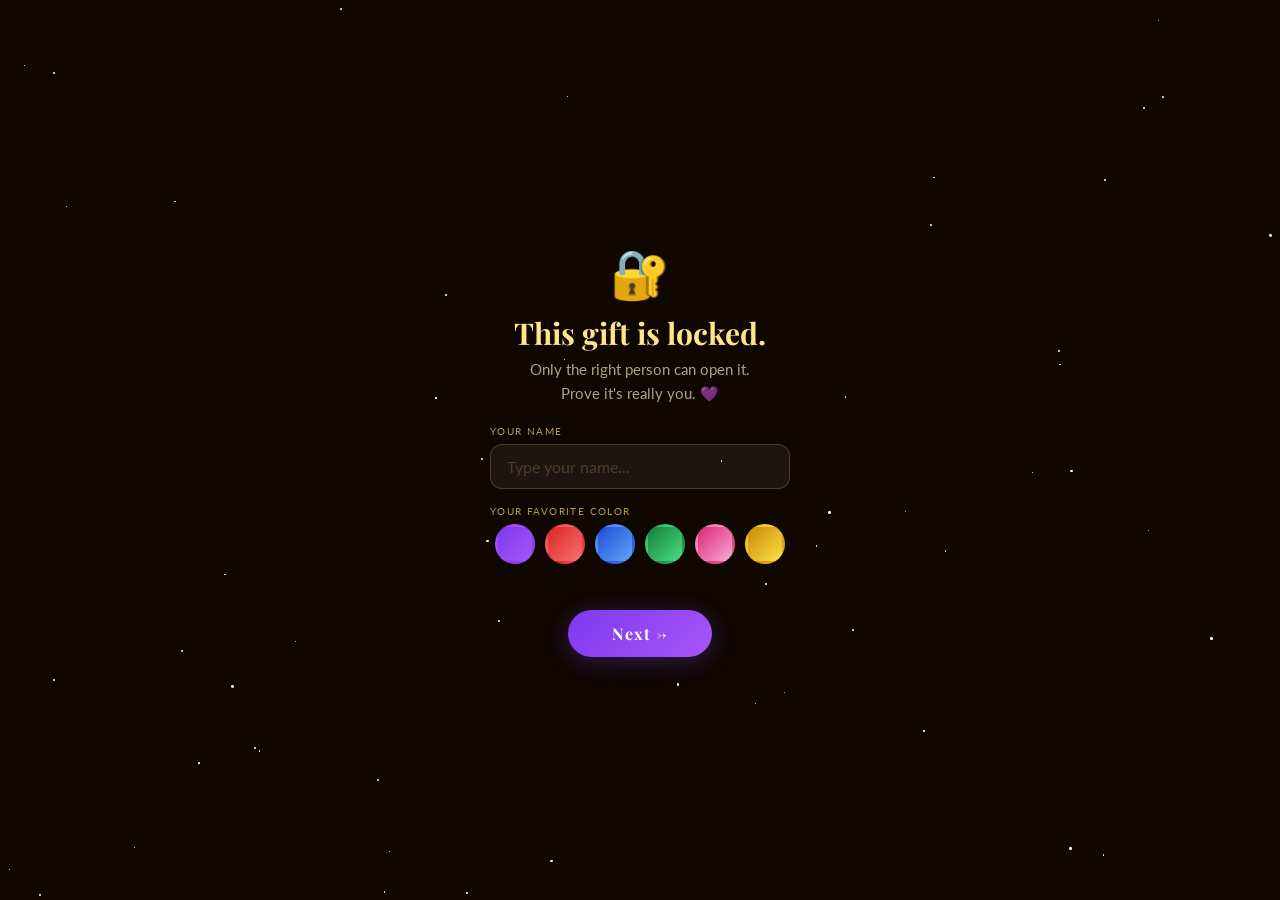
==== Public/html/index.html @ e96c3b60 "Add files via upload" ====
<!DOCTYPE html>
<html lang="en">
<head>
<meta charset="UTF-8"/>
<meta name="viewport" content="width=device-width, initial-scale=1.0"/>
<title>For Vhallery 🌻</title>
<link href="https://fonts.googleapis.com/css2?family=Playfair+Display:ital,wght@0,400;0,700;1,400&family=Lato:wght@300;400&display=swap" rel="stylesheet"/>
<link rel="stylesheet" href="/Public/css/sunflower.css"/>
</head>
<body>

<!-- AUTH 1: Name + Favorite Color -->
<div id="auth1" class="auth-panel active">
  <div class="lock-icon">🔐</div>
  <div class="auth-title">This gift is locked.</div>
  <div class="auth-sub">Only the right person can open it.<br>Prove it's really you. 💜</div>
  <div class="auth-field">
    <label class="auth-label" for="name-input">Your name</label>
    <input class="auth-input" id="name-input" type="text" placeholder="Type your name..." autocomplete="off" spellcheck="false"/>
  </div>
  <div class="auth-field">
    <label class="auth-label">Your favorite color</label>
    <div class="color-grid">
      <div class="color-opt" data-color="purple" style="background:linear-gradient(135deg,#7c3aed,#a855f7)"><span class="ck">✓</span></div>
      <div class="color-opt" data-color="red"    style="background:linear-gradient(135deg,#dc2626,#f87171)"><span class="ck">✓</span></div>
      <div class="color-opt" data-color="blue"   style="background:linear-gradient(135deg,#1d4ed8,#60a5fa)"><span class="ck">✓</span></div>
      <div class="color-opt" data-color="green"  style="background:linear-gradient(135deg,#15803d,#4ade80)"><span class="ck">✓</span></div>
      <div class="color-opt" data-color="pink"   style="background:linear-gradient(135deg,#db2777,#f9a8d4)"><span class="ck">✓</span></div>
      <div class="color-opt" data-color="yellow" style="background:linear-gradient(135deg,#ca8a04,#fde047)"><span class="ck">✓</span></div>
    </div>
  </div>
  <div id="err1" class="auth-error"></div>
  <button class="auth-btn" id="btn1">Next →</button>
</div>

<!-- AUTH 2: What do you call me -->
<div id="auth2" class="auth-panel">
  <div class="lock-icon">🤔</div>
  <div class="auth-title">Almost there...</div>
  <div class="auth-sub">One more thing to prove it's you. 💜</div>
  <div class="auth-field">
    <label class="auth-label">What do you call me? 🥰</label>
    <input class="auth-input" id="nickname-input" type="text" placeholder="Type your answer..." autocomplete="off" spellcheck="false"/>
  </div>
  <div id="err2" class="auth-error"></div>
  <button class="auth-btn" id="btn2">Continue →</button>
</div>

<!-- AUTH 3: Dream Profession -->
<div id="auth3" class="auth-panel">
  <div class="lock-icon">🌟</div>
  <div class="auth-title">One last question...</div>
  <div class="auth-sub">What's your dream profession? 👩‍💼</div>
  <div class="auth-field">
    <div class="choice-grid" id="prof-choices">
      <div class="choice-opt" data-val="doctor">👩‍⚕️ Doctor</div>
      <div class="choice-opt" data-val="engineer">👩‍💻 Engineer</div>
      <div class="choice-opt" data-val="cpa lawyer">⚖️ CPA Lawyer</div>
      <div class="choice-opt" data-val="teacher">👩‍🏫 Teacher</div>
      <div class="choice-opt" data-val="nurse">💉 Nurse</div>
      <div class="choice-opt" data-val="architect">🏛️ Architect</div>
    </div>
  </div>
  <div id="err3" class="auth-error"></div>
  <button class="auth-btn" id="btn3">Open My Gift 🌻</button>
</div>

<!-- INTRO SLIDES -->
<div id="intro">
  <div class="slide active">
    <div class="s-emoji">🌱</div>
    <div class="s-title">Hey, <em>Vhall.</em></div>
    <div class="s-sub">I made something small for you.<br>Something that grows — just like you do.</div>
  </div>
  <div class="slide">
    <div class="s-emoji">☀️</div>
    <div class="s-title">You're the type of person<br>who <em>always faces the sun.</em></div>
    <div class="s-sub">Tough when it's hard. Soft when it matters.<br>Always, always bright.</div>
  </div>
  <div class="slide">
    <div class="s-emoji">💛</div>
    <div class="s-title">You're the toughest. The prettiest.<br><em>The most lovable.</em></div>
    <div class="s-sub">The hottest, sexiest, kindest, faithful<br>and the most independent girl in the world.</div>
  </div>
  <div class="slide">
    <div class="s-emoji">🌻</div>
    <div class="s-title">So I grew you<br><em>a garden.</em></div>
    <div class="s-sub">Every sunflower in it is for you,<br>Vhall.</div>
  </div>
  <div id="slide-dots">
    <div class="dot on"></div>
    <div class="dot"></div>
    <div class="dot"></div>
    <div class="dot"></div>
  </div>
  <button id="next-btn">Next →</button>
</div>

<!-- GARDEN -->
<div id="garden">
  <div id="sky">
    <div id="sun"></div>
    <div id="moon"></div>
    <div class="cloud c1"></div>
    <div class="cloud c2"></div>
    <div class="cloud c3"></div>
  </div>
  <div id="ground"></div>
  <div id="grass-row"></div>
  <div id="flowers"></div>
  <div id="night-label">🌙 Goodnight, Vhallery.<br><span style="font-size:.65em;color:#a78bfa">The sunflowers are sleeping...<br>They'll bloom again at sunrise. 🌅</span></div>
  <div id="message-card">
    <div class="name">Vhallery Camat 🌻</div>
    <div class="msg">A virtual sunflower for the most beautiful girl in the world.</div>
  </div>
  <div id="counter">🌻 <span id="count">0</span> grown</div>
  <div id="time-badge">☀️ --:--</div>
  <div id="reset-btn">↻ Reset garden</div>
  <div id="hint">Tap anywhere to grow a sunflower</div>
</div>

<script src="/Public//js/sunflower.js"></script>
</body>
</html>
---- Public/css/sunflower.css ----
*,
*::before,
*::after {
  box-sizing: border-box;
  margin: 0;
  padding: 0;
}

:root {
  --petal: #facc15;
  --petal-dark: #f59e0b;
  --center: #78350f;
  --center2: #92400e;
  --leaf: #15803d;
}

body {
  font-family: 'Lato', sans-serif;
  min-height: 100vh;
  min-height: 100dvh;
  overflow: hidden;
  user-select: none;
}

@keyframes bob {
  0%, 100% { transform: translateY(0); }
  50%      { transform: translateY(-12px); }
}

@keyframes twinkle {
  0%, 100% { opacity: .15; transform: scale(1); }
  50%      { opacity: 1;   transform: scale(1.5); }
}

@keyframes shake {
  0%, 100% { transform: translateX(0); }
  20%      { transform: translateX(-8px); }
  40%      { transform: translateX(8px); }
  60%      { transform: translateX(-6px); }
  80%      { transform: translateX(6px); }
}

@keyframes sunpulse {
  0%, 100% { box-shadow: 0 0 40px 20px #fef08a88, 0 0 80px 40px #facc1544; }
  50%      { box-shadow: 0 0 60px 30px #fef08aaa, 0 0 120px 60px #facc1566; }
}

@keyframes drift {
  from { transform: translateX(0); }
  to   { transform: translateX(110vw); }
}

@keyframes sway {
  0%, 100% { transform: rotate(-6deg); }
  50%      { transform: rotate(6deg); }
}

@keyframes growup {
  from { transform: translateX(-50%) scaleY(0); opacity: 0; }
  to   { transform: translateX(-50%) scaleY(1); opacity: 1; }
}

@keyframes sleepdown {
  from { transform: translateX(-50%) scaleY(1); opacity: 1; }
  to   { transform: translateX(-50%) scaleY(0); opacity: 0; }
}

@keyframes headbob {
  0%, 100% { transform: rotate(-3deg); }
  50%      { transform: rotate(3deg); }
}

@keyframes blink {
  0%, 100% { opacity: .4; }
  50%      { opacity: 1; }
}

@keyframes floatup {
  0%   { transform: translate(0, 0) scale(1); opacity: 1; }
  100% { transform: translate(var(--dx), var(--dy)) scale(0); opacity: 0; }
}

.auth-panel {
  position: fixed;
  inset: 0;
  z-index: 200;
  background: #0f0700;
  display: none;
  flex-direction: column;
  align-items: center;
  justify-content: center;
  padding: 32px 20px;
  transition: opacity .7s ease;
  overflow-y: auto;
  -webkit-overflow-scrolling: touch;
}

.auth-panel.active {
  display: flex;
}

.auth-panel.hiding {
  opacity: 0;
  pointer-events: none;
}

.star {
  position: absolute;
  background: #fff;
  border-radius: 50%;
  animation: twinkle ease-in-out infinite;
  pointer-events: none;
}

.lock-icon {
  font-size: clamp(34px, 9vw, 48px);
  margin-bottom: 12px;
  animation: bob 2.2s ease-in-out infinite;
}

.auth-title {
  font-family: 'Playfair Display', serif;
  font-size: clamp(17px, 5vw, 30px);
  color: #fde68a;
  text-align: center;
  font-weight: 700;
  margin-bottom: 6px;
  line-height: 1.2;
}

.auth-sub {
  font-size: clamp(11px, 3vw, 15px);
  color: #fef3c7aa;
  text-align: center;
  margin-bottom: 20px;
  line-height: 1.6;
  max-width: 300px;
}

.auth-field {
  width: 100%;
  max-width: 300px;
  margin-bottom: 16px;
}

.auth-label {
  display: block;
  font-size: 10px;
  letter-spacing: .14em;
  text-transform: uppercase;
  color: #fde68aaa;
  margin-bottom: 7px;
}

.auth-input {
  width: 100%;
  padding: 12px 16px;
  background: #ffffff0f;
  border: 1.5px solid #fde68a33;
  border-radius: 12px;
  color: #fef9c3;
  font-family: 'Lato', sans-serif;
  font-size: 16px;
  outline: none;
  transition: border-color .3s, background .3s;
  -webkit-tap-highlight-color: transparent;
}

.auth-input:focus {
  border-color: #fde68a88;
  background: #ffffff15;
}

.auth-input::placeholder {
  color: #fde68a33;
}

.auth-error {
  font-size: 12px;
  color: #f87171;
  margin-bottom: 8px;
  text-align: center;
  min-height: 18px;
}

.auth-btn {
  background: linear-gradient(135deg, #7c3aed, #a855f7);
  color: #fff;
  font-family: 'Playfair Display', serif;
  font-size: clamp(13px, 4vw, 16px);
  font-weight: 700;
  border: none;
  border-radius: 50px;
  padding: 13px 44px;
  cursor: pointer;
  letter-spacing: .07em;
  box-shadow: 0 4px 24px #7c3aed55;
  transition: transform .15s, box-shadow .15s;
  margin-top: 4px;
  -webkit-tap-highlight-color: transparent;
}

.auth-btn:hover {
  transform: scale(1.06);
  box-shadow: 0 6px 32px #a855f788;
}

.auth-btn:active {
  transform: scale(.96);
}

.color-grid {
  display: flex;
  gap: 10px;
  flex-wrap: wrap;
  justify-content: center;
}

.color-opt {
  width: clamp(32px, 9vw, 40px);
  height: clamp(32px, 9vw, 40px);
  border-radius: 50%;
  border: 3px solid transparent;
  cursor: pointer;
  transition: transform .2s, border-color .2s, box-shadow .2s;
  position: relative;
  display: flex;
  align-items: center;
  justify-content: center;
  flex-shrink: 0;
  -webkit-tap-highlight-color: transparent;
}

.color-opt:hover {
  transform: scale(1.15);
}

.color-opt.sel {
  border-color: #fff;
  box-shadow: 0 0 0 3px #ffffff44;
  transform: scale(1.2);
}

.color-opt .ck {
  font-size: 14px;
  opacity: 0;
  transition: opacity .2s;
  color: #fff;
  text-shadow: 0 1px 3px #0006;
}

.color-opt.sel .ck {
  opacity: 1;
}

.choice-grid {
  display: flex;
  gap: 8px;
  flex-wrap: wrap;
  justify-content: center;
  max-width: 300px;
}

.choice-opt {
  padding: 8px 14px;
  background: #ffffff0f;
  border: 1.5px solid #fde68a33;
  border-radius: 50px;
  color: #fef9c3;
  font-size: clamp(11px, 3vw, 13px);
  cursor: pointer;
  transition: background .2s, border-color .2s, transform .15s;
  text-align: center;
  -webkit-tap-highlight-color: transparent;
}

.choice-opt:hover {
  background: #ffffff18;
  border-color: #fde68a55;
}

.choice-opt.sel {
  background: linear-gradient(135deg, #7c3aed44, #a855f744);
  border-color: #a855f7;
  color: #e9d5ff;
  transform: scale(1.04);
}

#intro {
  position: fixed;
  inset: 0;
  z-index: 100;
  background: #0f0700;
  display: none;
  align-items: center;
  justify-content: center;
  transition: opacity .9s ease;
}

#intro.active {
  display: flex;
}

#intro.hiding {
  opacity: 0;
  pointer-events: none;
}

.slide {
  position: absolute;
  inset: 0;
  display: flex;
  flex-direction: column;
  align-items: center;
  justify-content: center;
  padding: 40px 24px 130px;
  opacity: 0;
  transform: translateY(28px);
  transition: opacity .55s ease, transform .55s ease;
  pointer-events: none;
}

.slide.active {
  opacity: 1;
  transform: translateY(0);
  pointer-events: auto;
}

.slide.exiting {
  opacity: 0;
  transform: translateY(-28px);
  pointer-events: none;
}

.s-emoji {
  font-size: clamp(44px, 13vw, 90px);
  margin-bottom: 20px;
  animation: bob 2.2s ease-in-out infinite;
}

.s-title {
  font-family: 'Playfair Display', serif;
  font-size: clamp(19px, 5.5vw, 42px);
  color: #fde68a;
  text-align: center;
  line-height: 1.25;
  margin-bottom: 14px;
  font-weight: 700;
}

.s-title em {
  color: #fb923c;
  font-style: italic;
}

.s-sub {
  font-size: clamp(13px, 3.2vw, 19px);
  color: #fef3c7bb;
  text-align: center;
  line-height: 1.75;
  max-width: 360px;
  font-weight: 300;
}

#slide-dots {
  position: absolute;
  bottom: 82px;
  left: 50%;
  transform: translateX(-50%);
  display: flex;
  gap: 10px;
  z-index: 5;
}

.dot {
  width: 8px;
  height: 8px;
  border-radius: 50%;
  background: #fde68a33;
  transition: background .3s, transform .3s;
}

.dot.on {
  background: #fde68a;
  transform: scale(1.35);
}

#next-btn {
  position: absolute;
  bottom: 26px;
  left: 50%;
  transform: translateX(-50%);
  background: linear-gradient(135deg, #f59e0b, #fb923c);
  color: #1a0800;
  font-family: 'Playfair Display', serif;
  font-size: clamp(13px, 4vw, 17px);
  font-weight: 700;
  border: none;
  border-radius: 50px;
  padding: 13px 42px;
  cursor: pointer;
  letter-spacing: .07em;
  box-shadow: 0 4px 28px #f59e0b55;
  z-index: 5;
  transition: transform .15s, box-shadow .15s;
  white-space: nowrap;
  -webkit-tap-highlight-color: transparent;
}

#next-btn:hover {
  transform: translateX(-50%) scale(1.06);
}

#next-btn:active {
  transform: translateX(-50%) scale(.96);
}

#garden {
  position: fixed;
  inset: 0;
  cursor: crosshair;
  display: none;
  opacity: 0;
  transition: opacity .9s ease;
}

#sky {
  position: absolute;
  top: 0;
  left: 0;
  right: 0;
  height: 76vh;
  height: 76dvh;
  background: linear-gradient(180deg, #fef3c7 0%, #fde68a 50%, #fb923c 100%);
  overflow: hidden;
  transition: background 2s ease;
}

#sky.night {
  background: linear-gradient(180deg, #0a0a1a 0%, #0f0f2e 50%, #1a1a3a 100%);
}

#ground {
  position: absolute;
  bottom: 0;
  left: 0;
  right: 0;
  height: 25vh;
  height: 25dvh;
  background: linear-gradient(180deg, #92400e, #78350f);
  transition: background 2s ease;
}

#ground.night {
  background: linear-gradient(180deg, #1a0f08, #0f0a05);
}

#sun {
  position: absolute;
  top: clamp(58px, 12vw, 96px);
  right: clamp(14px, 6vw, 90px);
  width: clamp(40px, 10vw, 72px);
  height: clamp(40px, 10vw, 72px);
  background: radial-gradient(circle, #fef08a 40%, #facc15 70%, #f59e0b 100%);
  border-radius: 50%;
  animation: sunpulse 4s ease-in-out infinite;
  box-shadow: 0 0 40px 20px #fef08a88, 0 0 80px 40px #facc1544;
  transition: opacity 1.5s ease, transform 1.5s ease;
}

#sun.hide {
  opacity: 0;
  transform: translateY(40px);
}

#moon {
  position: absolute;
  top: clamp(62px, 12vw, 100px);
  right: clamp(18px, 6vw, 94px);
  width: clamp(32px, 8vw, 60px);
  height: clamp(32px, 8vw, 60px);
  background: radial-gradient(circle at 35% 35%, #fef9c3, #e2d9a0);
  border-radius: 50%;
  box-shadow: 0 0 30px 10px #fef9c344;
  opacity: 0;
  transition: opacity 1.5s ease;
  pointer-events: none;
}

#moon.show {
  opacity: 1;
}

.sky-star {
  position: absolute;
  background: #fff;
  border-radius: 50%;
  opacity: 0;
  transition: opacity 1.5s ease;
  animation: twinkle ease-in-out infinite;
}

.sky-star.show {
  opacity: 1;
}

.cloud {
  position: absolute;
  background: #fff9;
  border-radius: 50px;
  animation: drift linear infinite;
  transition: opacity 1.5s ease;
}

.cloud::before,
.cloud::after {
  content: '';
  position: absolute;
  background: #fff9;
  border-radius: 50%;
}

.cloud.night {
  opacity: 0;
}

.c1 {
  width: 120px;
  height: 36px;
  top: 40px;
  left: -140px;
  animation-duration: 28s;
}
.c1::before { width: 60px; height: 50px; top: -22px; left: 18px; }
.c1::after  { width: 45px; height: 40px; top: -16px; left: 55px; }

.c2 {
  width: 90px;
  height: 26px;
  top: 90px;
  left: -110px;
  animation-duration: 38s;
  animation-delay: -12s;
  opacity: .7;
}
.c2::before { width: 44px; height: 38px; top: -18px; left: 12px; }
.c2::after  { width: 34px; height: 30px; top: -12px; left: 44px; }

.c3 {
  width: 150px;
  height: 40px;
  top: 20px;
  left: -170px;
  animation-duration: 50s;
  animation-delay: -25s;
  opacity: .5;
}
.c3::before { width: 70px; height: 60px; top: -28px; left: 22px; }
.c3::after  { width: 55px; height: 48px; top: -20px; left: 72px; }

#grass-row {
  position: absolute;
  bottom: calc(25vh - 20px);
  left: 0;
  right: 0;
  height: 48px;
  overflow: hidden;
}

.grass-blade {
  position: absolute;
  bottom: 0;
  width: 10px;
  border-radius: 6px 6px 0 0;
  transform-origin: bottom center;
  animation: sway 2.5s ease-in-out infinite;
}

#flowers {
  position: absolute;
  bottom: calc(25vh - 14px);
  left: 0;
  right: 0;
  pointer-events: none;
}

.sunflower {
  position: absolute;
  bottom: 0;
  transform: translateX(-50%);
  display: flex;
  flex-direction: column;
  align-items: center;
  transform-origin: bottom center;
}

.sunflower.grow   { animation: growup 1.2s cubic-bezier(.22,1,.36,1) forwards; }
.sunflower.sleep  { animation: sleepdown 1.5s ease-in-out forwards; }
.sunflower.hidden { transform: translateX(-50%) scaleY(0); opacity: 0; }
.sunflower.wake   { animation: growup 1.8s cubic-bezier(.22,1,.36,1) forwards; }

.stem {
  width: 7px;
  border-radius: 4px;
  background: linear-gradient(180deg, #15803d, #166534);
  position: relative;
}

.leaf {
  position: absolute;
  width: clamp(18px, 5vw, 28px);
  height: clamp(10px, 3vw, 16px);
  background: #15803d;
  border-radius: 50% 0 50% 0;
}

.leaf-left  { right: 6px; transform: rotate(30deg); }
.leaf-right { left: 6px; transform: rotate(-30deg) scaleX(-1); }

.head {
  position: relative;
  animation: headbob 3s ease-in-out infinite;
}

.petals {
  position: absolute;
  inset: 0;
}

.petal {
  position: absolute;
  border-radius: 50% 50% 30% 30%;
  top: 50%;
  left: 50%;
  transform-origin: 50% 100%;
}

.center-circle {
  position: absolute;
  border-radius: 50%;
  top: 50%;
  left: 50%;
  transform: translate(-50%, -50%);
  box-shadow: inset 0 2px 6px #0004;
  background: radial-gradient(circle at 40% 35%, var(--center2), var(--center) 60%);
}

.center-dots {
  position: absolute;
  inset: 3px;
  border-radius: 50%;
  background-image: radial-gradient(circle, #f59e0b55 1px, transparent 1px);
  background-size: 5px 5px;
}

#night-label {
  position: absolute;
  top: 25vh;
  left: 50%;
  transform: translateX(-50%);
  font-family: 'Playfair Display', serif;
  font-size: clamp(15px, 4.5vw, 32px);
  color: #c4b5fd;
  text-align: center;
  opacity: 0;
  pointer-events: none;
  transition: opacity 1.5s ease;
  line-height: 1.7;
  width: 90%;
  max-width: 400px;
}

#night-label.show {
  opacity: 1;
}

#message-card {
  position: absolute;
  bottom: clamp(52px, 9vh, 80px);
  left: 50%;
  transform: translateX(-50%);
  background: #78350faa;
  backdrop-filter: blur(6px);
  border: 1px solid #fde68a55;
  border-radius: 14px;
  padding: 8px 16px;
  text-align: center;
  max-width: 86vw;
  pointer-events: none;
  z-index: 10;
  transition: background 2s, border-color 2s;
}

#message-card.night {
  background: #0d0a1eaa;
  border-color: #7c3aed55;
}

#message-card .name {
  font-family: 'Playfair Display', serif;
  font-size: clamp(12px, 3.5vw, 18px);
  color: #fef9c3;
  font-weight: 700;
  letter-spacing: .04em;
}

#message-card .msg {
  font-size: clamp(9px, 2.2vw, 12px);
  color: #fde68acc;
  margin-top: 3px;
  line-height: 1.5;
  font-style: italic;
}

#counter {
  position: absolute;
  top: clamp(8px, 2vw, 14px);
  left: clamp(10px, 3vw, 18px);
  font-family: 'Playfair Display', serif;
  font-size: clamp(11px, 3vw, 13px);
  color: #fef9c3;
  background: #78350f99;
  padding: 5px 12px;
  border-radius: 20px;
  border: 1px solid #fde68a55;
  backdrop-filter: blur(4px);
  transition: background 2s, border-color 2s;
}

#counter.night {
  background: #0a0a1a99;
  border-color: #ffffff22;
}

#counter span {
  font-weight: 700;
  color: #fde68a;
}

#counter.night span {
  color: #c4b5fd;
}

#time-badge {
  position: absolute;
  top: clamp(8px, 2vw, 14px);
  right: clamp(10px, 3vw, 18px);
  font-size: clamp(11px, 3vw, 13px);
  color: #fde68a;
  background: #78350f99;
  padding: 5px 12px;
  border-radius: 20px;
  border: 1px solid #fde68a33;
  backdrop-filter: blur(4px);
  transition: background 2s;
}

#time-badge.night {
  background: #0a0a1a99;
  color: #c4b5fd;
}

#reset-btn {
  position: absolute;
  bottom: clamp(24px, 5vh, 48px);
  right: clamp(10px, 3vw, 18px);
  font-size: clamp(10px, 2.5vw, 11px);
  color: #fde68a99;
  background: #78350f66;
  padding: 5px 11px;
  border-radius: 20px;
  border: 1px solid #fde68a33;
  cursor: pointer;
  letter-spacing: .05em;
  z-index: 10;
  -webkit-tap-highlight-color: transparent;
}

#reset-btn:hover {
  color: #fde68a;
  background: #78350f99;
}

#hint {
  position: absolute;
  bottom: clamp(8px, 2vh, 16px);
  left: 50%;
  transform: translateX(-50%);
  color: #fef9c3cc;
  font-size: clamp(9px, 2.3vw, 12px);
  letter-spacing: .1em;
  text-transform: uppercase;
  pointer-events: none;
  animation: blink 2s ease-in-out infinite;
  white-space: nowrap;
}

.particle {
  position: fixed;
  pointer-events: none;
  border-radius: 50%;
  animation: floatup 1.4s ease-out forwards;
}

@media (max-width: 480px) {
  
  #sky    { height: 64vh; }
  #sky    { height: 64dvh; }
  #ground { height: 36vh; }
  #ground { height: 36dvh; }

  #grass-row { bottom: calc(36vh - 16px); }
  #grass-row { bottom: calc(36dvh - 16px); }
  #flowers   { bottom: calc(36vh - 12px); }
  #flowers   { bottom: calc(36dvh - 12px); }

  #night-label   { top: 24vh; }
  #night-label   { top: 24dvh; }
  #message-card  { bottom: clamp(40px, 6vh, 60px); }
  #reset-btn     { bottom: clamp(18px, 3.5vh, 34px); }

  #sun, #moon { right: 12px; }
  #counter, #time-badge {
    top: 8px;
    padding: 4px 10px;
    max-width: 46vw;
  }
  #counter    { left: 8px; }
  #time-badge { right: 8px; }

  .cloud { opacity: .5; }

  .c1 { width: 80px; height: 24px; }
  .c1::before { width: 40px; height: 34px; top: -16px; left: 12px; }
  .c1::after  { width: 30px; height: 26px; top: -10px; left: 36px; }

  .c2 { width: 60px; height: 18px; }
  .c3 { width: 100px; height: 26px; }
}

@media (max-width: 360px) {
  .auth-title { font-size: 16px; }
  .auth-sub   { font-size: 11px; }
  .s-title    { font-size: 17px; }
  .s-sub      { font-size: 12px; }
  .auth-btn   { padding: 11px 32px; font-size: 13px; }

  #sun, #moon { top: clamp(52px, 14vw, 80px); }
  #counter, #time-badge { font-size: 10px; padding: 4px 8px; }
}
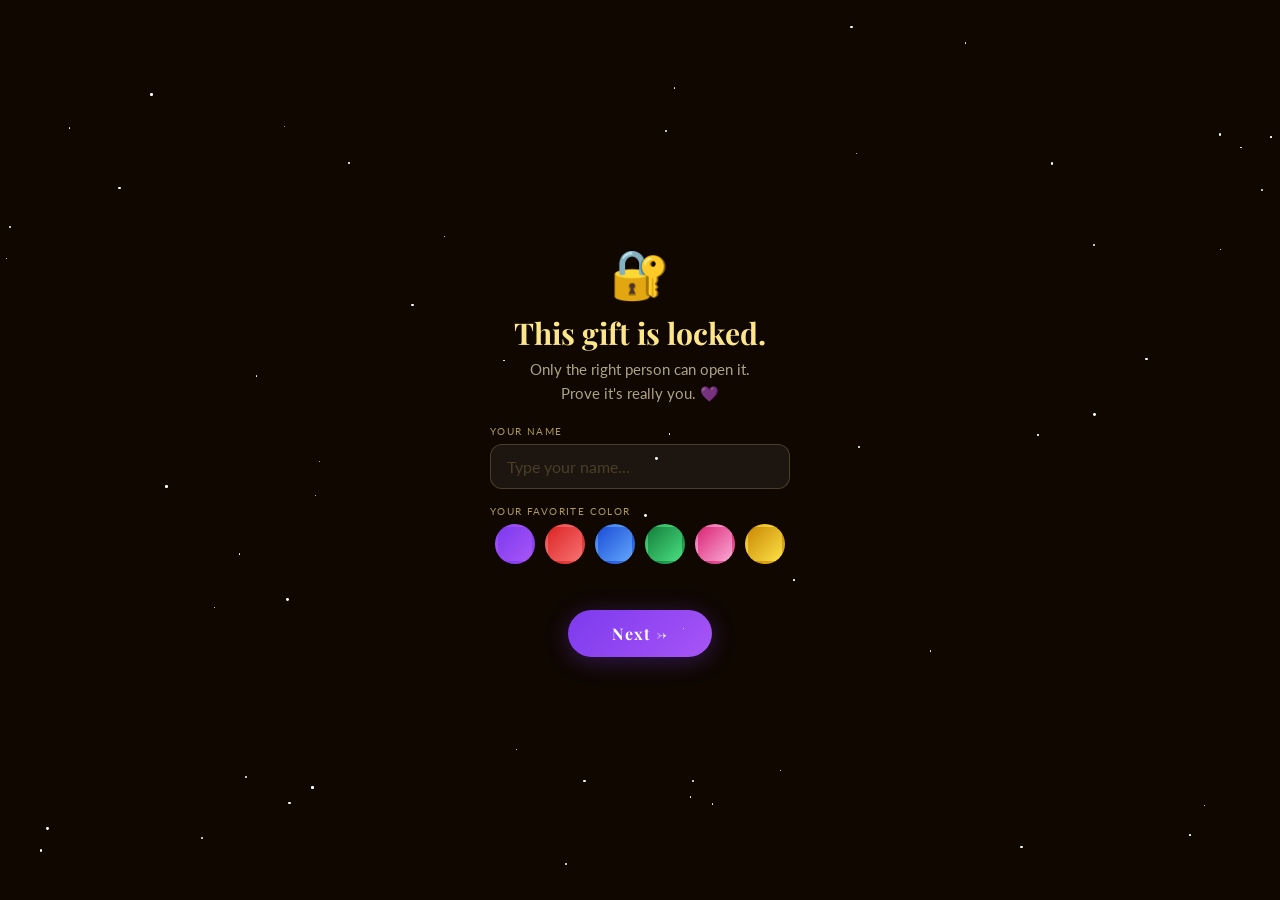
==== commit a4bf1132: "Update index.html" ====
--- a/Public/html/index.html
+++ b/Public/html/index.html
@@ -119,6 +119,6 @@
   <div id="hint">Tap anywhere to grow a sunflower</div>
 </div>
 
-<script src="/Public//js/sunflower.js"></script>
+<script src="/Public/js/sunflower.js"></script>
 </body>
-</html>+</html>
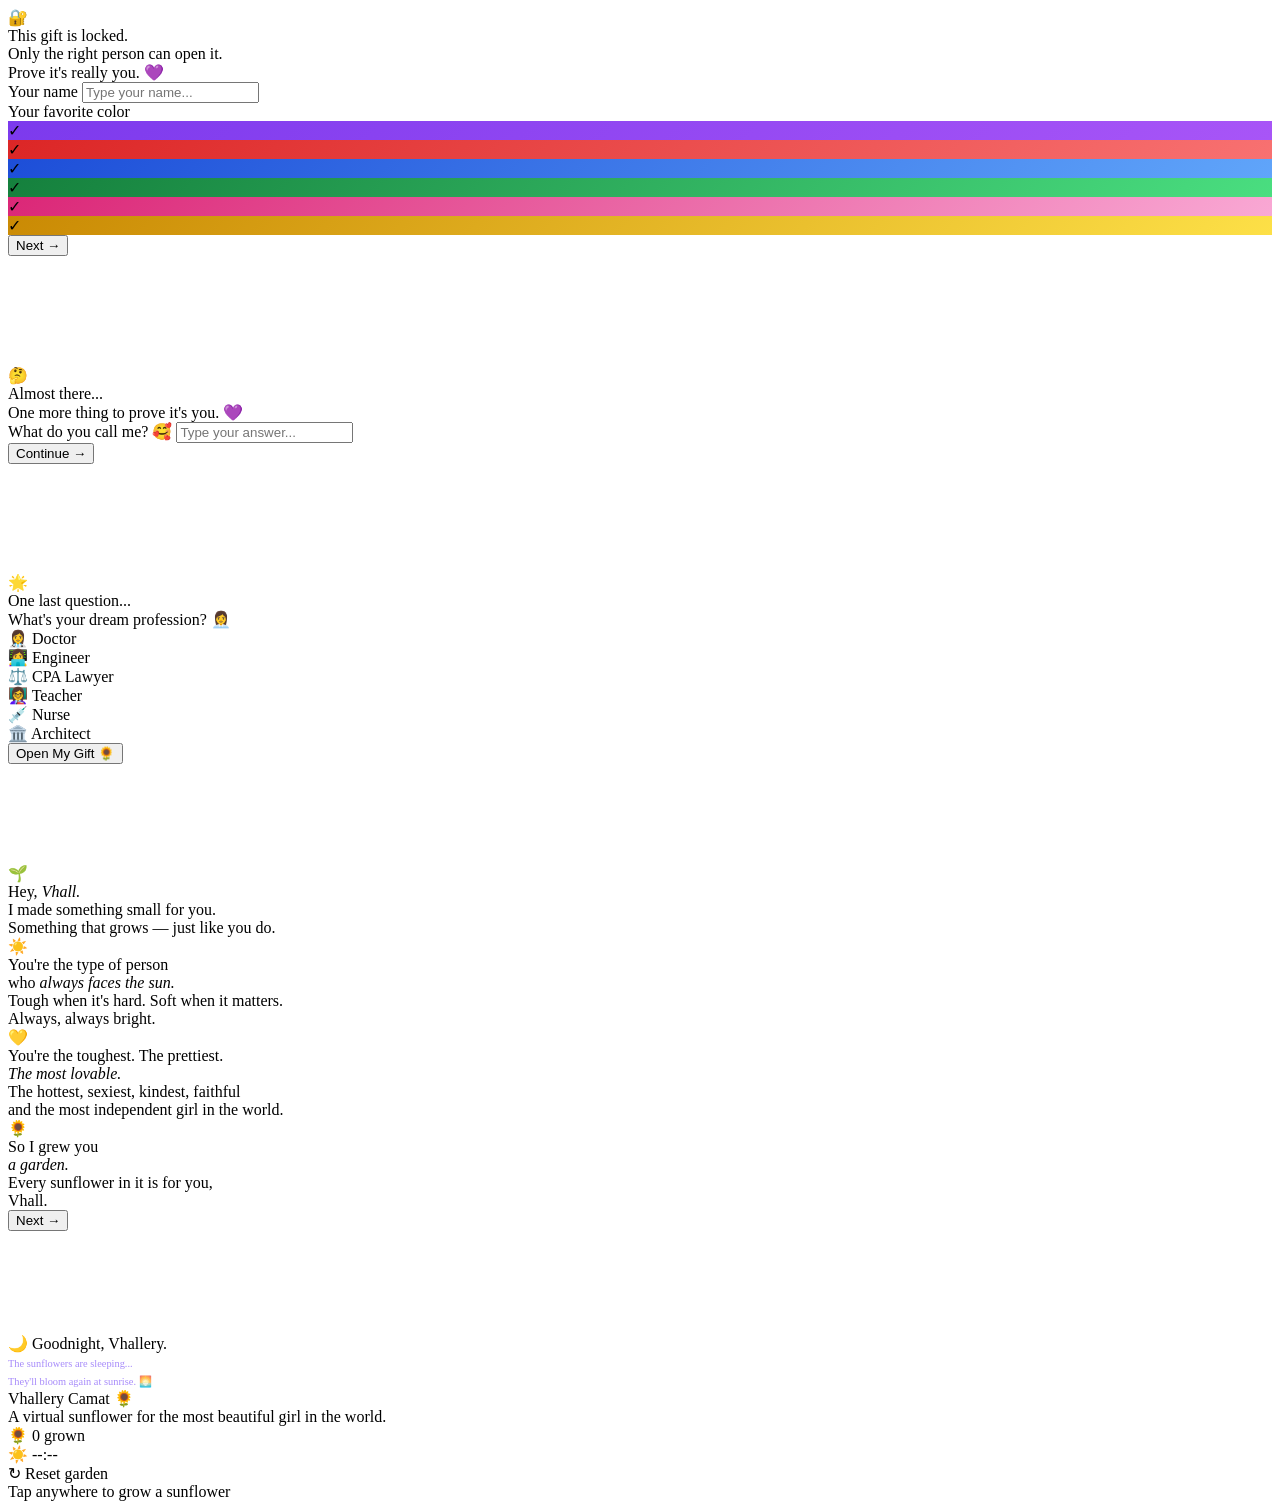
==== commit e666b6d0: "Update index.html" ====
--- a/Public/html/index.html
+++ b/Public/html/index.html
@@ -5,7 +5,7 @@
 <meta name="viewport" content="width=device-width, initial-scale=1.0"/>
 <title>For Vhallery 🌻</title>
 <link href="https://fonts.googleapis.com/css2?family=Playfair+Display:ital,wght@0,400;0,700;1,400&family=Lato:wght@300;400&display=swap" rel="stylesheet"/>
-<link rel="stylesheet" href="/Public/css/sunflower.css"/>
+<link rel="stylesheet" href="/css/sunflower.css"/>
 </head>
 <body>
 
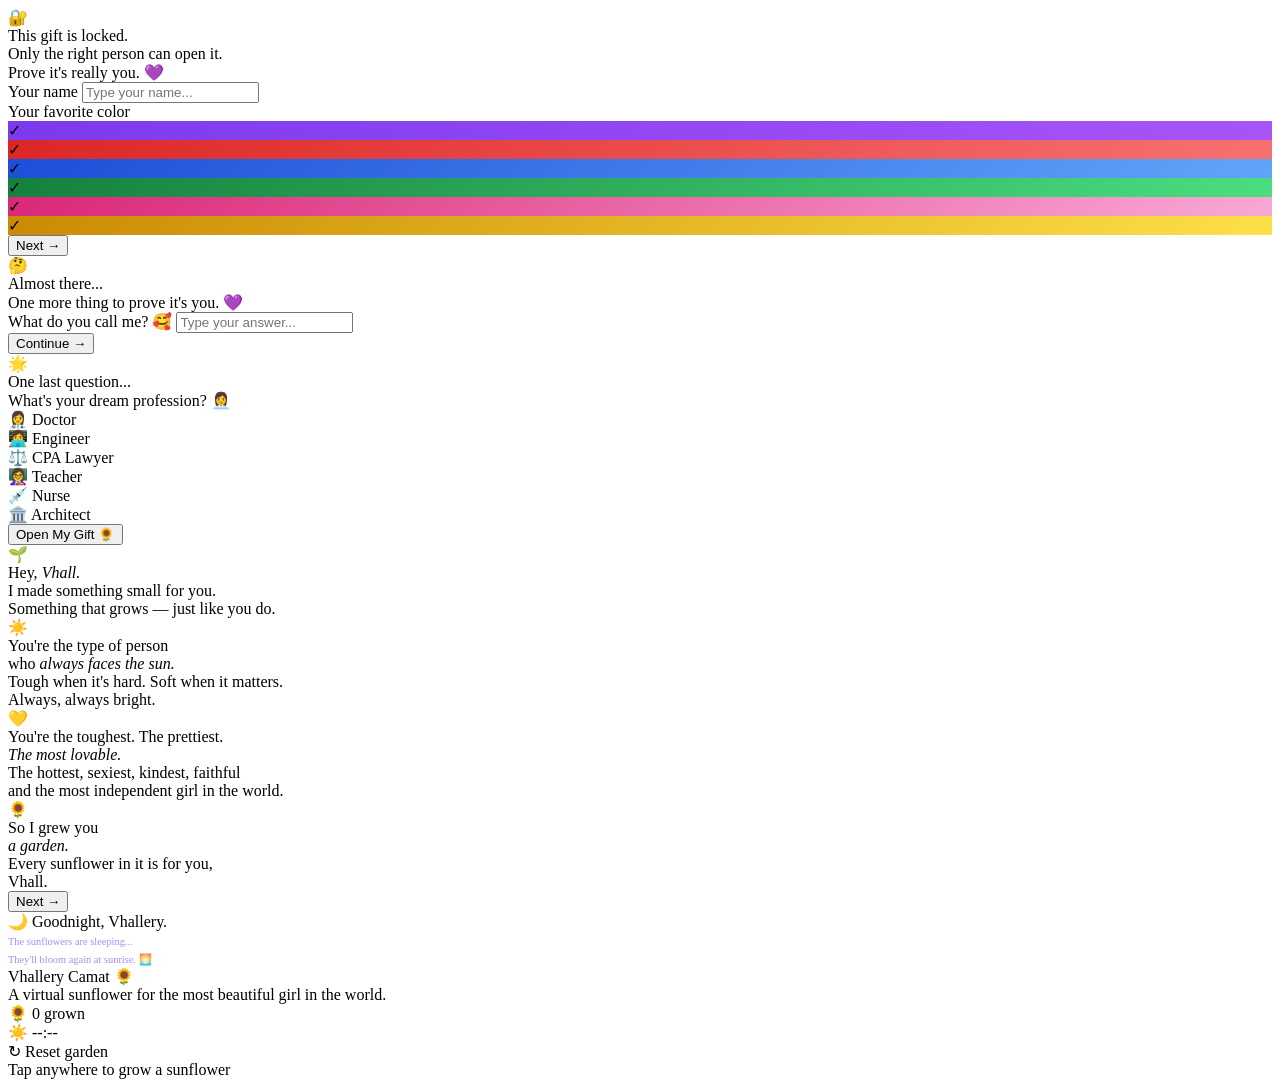
==== commit 1f305b9b: "Update index.html" ====
--- a/Public/html/index.html
+++ b/Public/html/index.html
@@ -119,6 +119,6 @@
   <div id="hint">Tap anywhere to grow a sunflower</div>
 </div>
 
-<script src="/Public/js/sunflower.js"></script>
+<script src="/js/sunflower.js"></script>
 </body>
 </html>
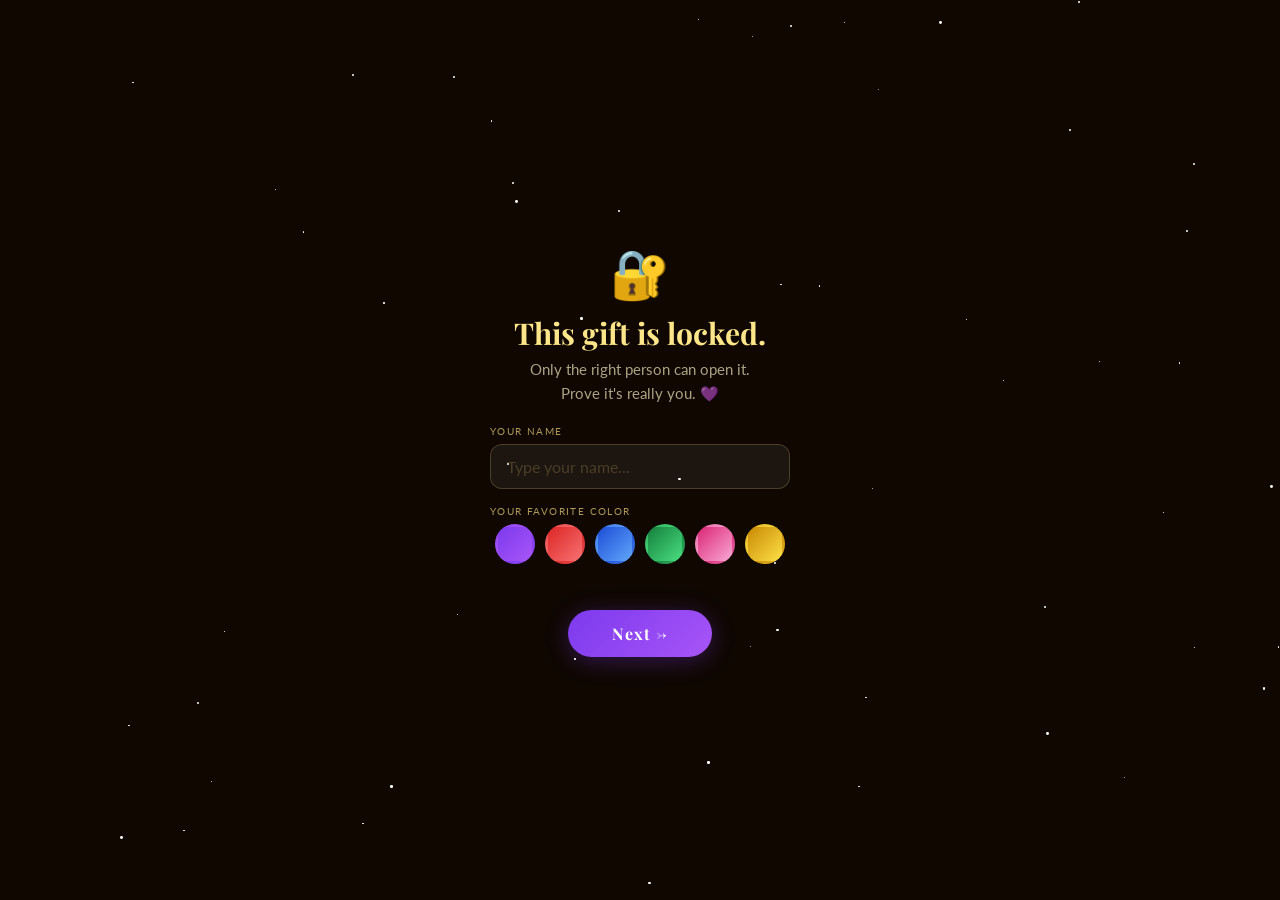
==== commit d6c642f6: "Update index.html" ====
--- a/Public/html/index.html
+++ b/Public/html/index.html
@@ -5,7 +5,7 @@
 <meta name="viewport" content="width=device-width, initial-scale=1.0"/>
 <title>For Vhallery 🌻</title>
 <link href="https://fonts.googleapis.com/css2?family=Playfair+Display:ital,wght@0,400;0,700;1,400&family=Lato:wght@300;400&display=swap" rel="stylesheet"/>
-<link rel="stylesheet" href="/css/sunflower.css"/>
+<link rel="stylesheet" href="../css/sunflower.css"/>
 </head>
 <body>
 
@@ -119,6 +119,6 @@
   <div id="hint">Tap anywhere to grow a sunflower</div>
 </div>
 
-<script src="/js/sunflower.js"></script>
+<script src="../js/sunflower.js"></script>
 </body>
 </html>
--- a/Public/css/sunflower.css
+++ b/Public/css/sunflower.css
@@ -0,0 +1,850 @@
+*,
+*::before,
+*::after {
+  box-sizing: border-box;
+  margin: 0;
+  padding: 0;
+}
+
+:root {
+  --petal: #facc15;
+  --petal-dark: #f59e0b;
+  --center: #78350f;
+  --center2: #92400e;
+  --leaf: #15803d;
+}
+
+body {
+  font-family: 'Lato', sans-serif;
+  min-height: 100vh;
+  min-height: 100dvh;
+  overflow: hidden;
+  user-select: none;
+}
+
+@keyframes bob {
+  0%, 100% { transform: translateY(0); }
+  50%      { transform: translateY(-12px); }
+}
+
+@keyframes twinkle {
+  0%, 100% { opacity: .15; transform: scale(1); }
+  50%      { opacity: 1;   transform: scale(1.5); }
+}
+
+@keyframes shake {
+  0%, 100% { transform: translateX(0); }
+  20%      { transform: translateX(-8px); }
+  40%      { transform: translateX(8px); }
+  60%      { transform: translateX(-6px); }
+  80%      { transform: translateX(6px); }
+}
+
+@keyframes sunpulse {
+  0%, 100% { box-shadow: 0 0 40px 20px #fef08a88, 0 0 80px 40px #facc1544; }
+  50%      { box-shadow: 0 0 60px 30px #fef08aaa, 0 0 120px 60px #facc1566; }
+}
+
+@keyframes drift {
+  from { transform: translateX(0); }
+  to   { transform: translateX(110vw); }
+}
+
+@keyframes sway {
+  0%, 100% { transform: rotate(-6deg); }
+  50%      { transform: rotate(6deg); }
+}
+
+@keyframes growup {
+  from { transform: translateX(-50%) scaleY(0); opacity: 0; }
+  to   { transform: translateX(-50%) scaleY(1); opacity: 1; }
+}
+
+@keyframes sleepdown {
+  from { transform: translateX(-50%) scaleY(1); opacity: 1; }
+  to   { transform: translateX(-50%) scaleY(0); opacity: 0; }
+}
+
+@keyframes headbob {
+  0%, 100% { transform: rotate(-3deg); }
+  50%      { transform: rotate(3deg); }
+}
+
+@keyframes blink {
+  0%, 100% { opacity: .4; }
+  50%      { opacity: 1; }
+}
+
+@keyframes floatup {
+  0%   { transform: translate(0, 0) scale(1); opacity: 1; }
+  100% { transform: translate(var(--dx), var(--dy)) scale(0); opacity: 0; }
+}
+
+.auth-panel {
+  position: fixed;
+  inset: 0;
+  z-index: 200;
+  background: #0f0700;
+  display: none;
+  flex-direction: column;
+  align-items: center;
+  justify-content: center;
+  padding: 32px 20px;
+  transition: opacity .7s ease;
+  overflow-y: auto;
+  -webkit-overflow-scrolling: touch;
+}
+
+.auth-panel.active {
+  display: flex;
+}
+
+.auth-panel.hiding {
+  opacity: 0;
+  pointer-events: none;
+}
+
+.star {
+  position: absolute;
+  background: #fff;
+  border-radius: 50%;
+  animation: twinkle ease-in-out infinite;
+  pointer-events: none;
+}
+
+.lock-icon {
+  font-size: clamp(34px, 9vw, 48px);
+  margin-bottom: 12px;
+  animation: bob 2.2s ease-in-out infinite;
+}
+
+.auth-title {
+  font-family: 'Playfair Display', serif;
+  font-size: clamp(17px, 5vw, 30px);
+  color: #fde68a;
+  text-align: center;
+  font-weight: 700;
+  margin-bottom: 6px;
+  line-height: 1.2;
+}
+
+.auth-sub {
+  font-size: clamp(11px, 3vw, 15px);
+  color: #fef3c7aa;
+  text-align: center;
+  margin-bottom: 20px;
+  line-height: 1.6;
+  max-width: 300px;
+}
+
+.auth-field {
+  width: 100%;
+  max-width: 300px;
+  margin-bottom: 16px;
+}
+
+.auth-label {
+  display: block;
+  font-size: 10px;
+  letter-spacing: .14em;
+  text-transform: uppercase;
+  color: #fde68aaa;
+  margin-bottom: 7px;
+}
+
+.auth-input {
+  width: 100%;
+  padding: 12px 16px;
+  background: #ffffff0f;
+  border: 1.5px solid #fde68a33;
+  border-radius: 12px;
+  color: #fef9c3;
+  font-family: 'Lato', sans-serif;
+  font-size: 16px;
+  outline: none;
+  transition: border-color .3s, background .3s;
+  -webkit-tap-highlight-color: transparent;
+}
+
+.auth-input:focus {
+  border-color: #fde68a88;
+  background: #ffffff15;
+}
+
+.auth-input::placeholder {
+  color: #fde68a33;
+}
+
+.auth-error {
+  font-size: 12px;
+  color: #f87171;
+  margin-bottom: 8px;
+  text-align: center;
+  min-height: 18px;
+}
+
+.auth-btn {
+  background: linear-gradient(135deg, #7c3aed, #a855f7);
+  color: #fff;
+  font-family: 'Playfair Display', serif;
+  font-size: clamp(13px, 4vw, 16px);
+  font-weight: 700;
+  border: none;
+  border-radius: 50px;
+  padding: 13px 44px;
+  cursor: pointer;
+  letter-spacing: .07em;
+  box-shadow: 0 4px 24px #7c3aed55;
+  transition: transform .15s, box-shadow .15s;
+  margin-top: 4px;
+  -webkit-tap-highlight-color: transparent;
+}
+
+.auth-btn:hover {
+  transform: scale(1.06);
+  box-shadow: 0 6px 32px #a855f788;
+}
+
+.auth-btn:active {
+  transform: scale(.96);
+}
+
+.color-grid {
+  display: flex;
+  gap: 10px;
+  flex-wrap: wrap;
+  justify-content: center;
+}
+
+.color-opt {
+  width: clamp(32px, 9vw, 40px);
+  height: clamp(32px, 9vw, 40px);
+  border-radius: 50%;
+  border: 3px solid transparent;
+  cursor: pointer;
+  transition: transform .2s, border-color .2s, box-shadow .2s;
+  position: relative;
+  display: flex;
+  align-items: center;
+  justify-content: center;
+  flex-shrink: 0;
+  -webkit-tap-highlight-color: transparent;
+}
+
+.color-opt:hover {
+  transform: scale(1.15);
+}
+
+.color-opt.sel {
+  border-color: #fff;
+  box-shadow: 0 0 0 3px #ffffff44;
+  transform: scale(1.2);
+}
+
+.color-opt .ck {
+  font-size: 14px;
+  opacity: 0;
+  transition: opacity .2s;
+  color: #fff;
+  text-shadow: 0 1px 3px #0006;
+}
+
+.color-opt.sel .ck {
+  opacity: 1;
+}
+
+.choice-grid {
+  display: flex;
+  gap: 8px;
+  flex-wrap: wrap;
+  justify-content: center;
+  max-width: 300px;
+}
+
+.choice-opt {
+  padding: 8px 14px;
+  background: #ffffff0f;
+  border: 1.5px solid #fde68a33;
+  border-radius: 50px;
+  color: #fef9c3;
+  font-size: clamp(11px, 3vw, 13px);
+  cursor: pointer;
+  transition: background .2s, border-color .2s, transform .15s;
+  text-align: center;
+  -webkit-tap-highlight-color: transparent;
+}
+
+.choice-opt:hover {
+  background: #ffffff18;
+  border-color: #fde68a55;
+}
+
+.choice-opt.sel {
+  background: linear-gradient(135deg, #7c3aed44, #a855f744);
+  border-color: #a855f7;
+  color: #e9d5ff;
+  transform: scale(1.04);
+}
+
+#intro {
+  position: fixed;
+  inset: 0;
+  z-index: 100;
+  background: #0f0700;
+  display: none;
+  align-items: center;
+  justify-content: center;
+  transition: opacity .9s ease;
+}
+
+#intro.active {
+  display: flex;
+}
+
+#intro.hiding {
+  opacity: 0;
+  pointer-events: none;
+}
+
+.slide {
+  position: absolute;
+  inset: 0;
+  display: flex;
+  flex-direction: column;
+  align-items: center;
+  justify-content: center;
+  padding: 40px 24px 130px;
+  opacity: 0;
+  transform: translateY(28px);
+  transition: opacity .55s ease, transform .55s ease;
+  pointer-events: none;
+}
+
+.slide.active {
+  opacity: 1;
+  transform: translateY(0);
+  pointer-events: auto;
+}
+
+.slide.exiting {
+  opacity: 0;
+  transform: translateY(-28px);
+  pointer-events: none;
+}
+
+.s-emoji {
+  font-size: clamp(44px, 13vw, 90px);
+  margin-bottom: 20px;
+  animation: bob 2.2s ease-in-out infinite;
+}
+
+.s-title {
+  font-family: 'Playfair Display', serif;
+  font-size: clamp(19px, 5.5vw, 42px);
+  color: #fde68a;
+  text-align: center;
+  line-height: 1.25;
+  margin-bottom: 14px;
+  font-weight: 700;
+}
+
+.s-title em {
+  color: #fb923c;
+  font-style: italic;
+}
+
+.s-sub {
+  font-size: clamp(13px, 3.2vw, 19px);
+  color: #fef3c7bb;
+  text-align: center;
+  line-height: 1.75;
+  max-width: 360px;
+  font-weight: 300;
+}
+
+#slide-dots {
+  position: absolute;
+  bottom: 82px;
+  left: 50%;
+  transform: translateX(-50%);
+  display: flex;
+  gap: 10px;
+  z-index: 5;
+}
+
+.dot {
+  width: 8px;
+  height: 8px;
+  border-radius: 50%;
+  background: #fde68a33;
+  transition: background .3s, transform .3s;
+}
+
+.dot.on {
+  background: #fde68a;
+  transform: scale(1.35);
+}
+
+#next-btn {
+  position: absolute;
+  bottom: 26px;
+  left: 50%;
+  transform: translateX(-50%);
+  background: linear-gradient(135deg, #f59e0b, #fb923c);
+  color: #1a0800;
+  font-family: 'Playfair Display', serif;
+  font-size: clamp(13px, 4vw, 17px);
+  font-weight: 700;
+  border: none;
+  border-radius: 50px;
+  padding: 13px 42px;
+  cursor: pointer;
+  letter-spacing: .07em;
+  box-shadow: 0 4px 28px #f59e0b55;
+  z-index: 5;
+  transition: transform .15s, box-shadow .15s;
+  white-space: nowrap;
+  -webkit-tap-highlight-color: transparent;
+}
+
+#next-btn:hover {
+  transform: translateX(-50%) scale(1.06);
+}
+
+#next-btn:active {
+  transform: translateX(-50%) scale(.96);
+}
+
+#garden {
+  position: fixed;
+  inset: 0;
+  cursor: crosshair;
+  display: none;
+  opacity: 0;
+  transition: opacity .9s ease;
+}
+
+#sky {
+  position: absolute;
+  top: 0;
+  left: 0;
+  right: 0;
+  height: 76vh;
+  height: 76dvh;
+  background: linear-gradient(180deg, #fef3c7 0%, #fde68a 50%, #fb923c 100%);
+  overflow: hidden;
+  transition: background 2s ease;
+}
+
+#sky.night {
+  background: linear-gradient(180deg, #0a0a1a 0%, #0f0f2e 50%, #1a1a3a 100%);
+}
+
+#ground {
+  position: absolute;
+  bottom: 0;
+  left: 0;
+  right: 0;
+  height: 25vh;
+  height: 25dvh;
+  background: linear-gradient(180deg, #92400e, #78350f);
+  transition: background 2s ease;
+}
+
+#ground.night {
+  background: linear-gradient(180deg, #1a0f08, #0f0a05);
+}
+
+#sun {
+  position: absolute;
+  top: clamp(58px, 12vw, 96px);
+  right: clamp(14px, 6vw, 90px);
+  width: clamp(40px, 10vw, 72px);
+  height: clamp(40px, 10vw, 72px);
+  background: radial-gradient(circle, #fef08a 40%, #facc15 70%, #f59e0b 100%);
+  border-radius: 50%;
+  animation: sunpulse 4s ease-in-out infinite;
+  box-shadow: 0 0 40px 20px #fef08a88, 0 0 80px 40px #facc1544;
+  transition: opacity 1.5s ease, transform 1.5s ease;
+}
+
+#sun.hide {
+  opacity: 0;
+  transform: translateY(40px);
+}
+
+#moon {
+  position: absolute;
+  top: clamp(62px, 12vw, 100px);
+  right: clamp(18px, 6vw, 94px);
+  width: clamp(32px, 8vw, 60px);
+  height: clamp(32px, 8vw, 60px);
+  background: radial-gradient(circle at 35% 35%, #fef9c3, #e2d9a0);
+  border-radius: 50%;
+  box-shadow: 0 0 30px 10px #fef9c344;
+  opacity: 0;
+  transition: opacity 1.5s ease;
+  pointer-events: none;
+}
+
+#moon.show {
+  opacity: 1;
+}
+
+.sky-star {
+  position: absolute;
+  background: #fff;
+  border-radius: 50%;
+  opacity: 0;
+  transition: opacity 1.5s ease;
+  animation: twinkle ease-in-out infinite;
+}
+
+.sky-star.show {
+  opacity: 1;
+}
+
+.cloud {
+  position: absolute;
+  background: #fff9;
+  border-radius: 50px;
+  animation: drift linear infinite;
+  transition: opacity 1.5s ease;
+}
+
+.cloud::before,
+.cloud::after {
+  content: '';
+  position: absolute;
+  background: #fff9;
+  border-radius: 50%;
+}
+
+.cloud.night {
+  opacity: 0;
+}
+
+.c1 {
+  width: 120px;
+  height: 36px;
+  top: 40px;
+  left: -140px;
+  animation-duration: 28s;
+}
+.c1::before { width: 60px; height: 50px; top: -22px; left: 18px; }
+.c1::after  { width: 45px; height: 40px; top: -16px; left: 55px; }
+
+.c2 {
+  width: 90px;
+  height: 26px;
+  top: 90px;
+  left: -110px;
+  animation-duration: 38s;
+  animation-delay: -12s;
+  opacity: .7;
+}
+.c2::before { width: 44px; height: 38px; top: -18px; left: 12px; }
+.c2::after  { width: 34px; height: 30px; top: -12px; left: 44px; }
+
+.c3 {
+  width: 150px;
+  height: 40px;
+  top: 20px;
+  left: -170px;
+  animation-duration: 50s;
+  animation-delay: -25s;
+  opacity: .5;
+}
+.c3::before { width: 70px; height: 60px; top: -28px; left: 22px; }
+.c3::after  { width: 55px; height: 48px; top: -20px; left: 72px; }
+
+#grass-row {
+  position: absolute;
+  bottom: calc(25vh - 20px);
+  left: 0;
+  right: 0;
+  height: 48px;
+  overflow: hidden;
+}
+
+.grass-blade {
+  position: absolute;
+  bottom: 0;
+  width: 10px;
+  border-radius: 6px 6px 0 0;
+  transform-origin: bottom center;
+  animation: sway 2.5s ease-in-out infinite;
+}
+
+#flowers {
+  position: absolute;
+  bottom: calc(25vh - 14px);
+  left: 0;
+  right: 0;
+  pointer-events: none;
+}
+
+.sunflower {
+  position: absolute;
+  bottom: 0;
+  transform: translateX(-50%);
+  display: flex;
+  flex-direction: column;
+  align-items: center;
+  transform-origin: bottom center;
+}
+
+.sunflower.grow   { animation: growup 1.2s cubic-bezier(.22,1,.36,1) forwards; }
+.sunflower.sleep  { animation: sleepdown 1.5s ease-in-out forwards; }
+.sunflower.hidden { transform: translateX(-50%) scaleY(0); opacity: 0; }
+.sunflower.wake   { animation: growup 1.8s cubic-bezier(.22,1,.36,1) forwards; }
+
+.stem {
+  width: 7px;
+  border-radius: 4px;
+  background: linear-gradient(180deg, #15803d, #166534);
+  position: relative;
+}
+
+.leaf {
+  position: absolute;
+  width: clamp(18px, 5vw, 28px);
+  height: clamp(10px, 3vw, 16px);
+  background: #15803d;
+  border-radius: 50% 0 50% 0;
+}
+
+.leaf-left  { right: 6px; transform: rotate(30deg); }
+.leaf-right { left: 6px; transform: rotate(-30deg) scaleX(-1); }
+
+.head {
+  position: relative;
+  animation: headbob 3s ease-in-out infinite;
+}
+
+.petals {
+  position: absolute;
+  inset: 0;
+}
+
+.petal {
+  position: absolute;
+  border-radius: 50% 50% 30% 30%;
+  top: 50%;
+  left: 50%;
+  transform-origin: 50% 100%;
+}
+
+.center-circle {
+  position: absolute;
+  border-radius: 50%;
+  top: 50%;
+  left: 50%;
+  transform: translate(-50%, -50%);
+  box-shadow: inset 0 2px 6px #0004;
+  background: radial-gradient(circle at 40% 35%, var(--center2), var(--center) 60%);
+}
+
+.center-dots {
+  position: absolute;
+  inset: 3px;
+  border-radius: 50%;
+  background-image: radial-gradient(circle, #f59e0b55 1px, transparent 1px);
+  background-size: 5px 5px;
+}
+
+#night-label {
+  position: absolute;
+  top: 25vh;
+  left: 50%;
+  transform: translateX(-50%);
+  font-family: 'Playfair Display', serif;
+  font-size: clamp(15px, 4.5vw, 32px);
+  color: #c4b5fd;
+  text-align: center;
+  opacity: 0;
+  pointer-events: none;
+  transition: opacity 1.5s ease;
+  line-height: 1.7;
+  width: 90%;
+  max-width: 400px;
+}
+
+#night-label.show {
+  opacity: 1;
+}
+
+#message-card {
+  position: absolute;
+  bottom: clamp(52px, 9vh, 80px);
+  left: 50%;
+  transform: translateX(-50%);
+  background: #78350faa;
+  backdrop-filter: blur(6px);
+  border: 1px solid #fde68a55;
+  border-radius: 14px;
+  padding: 8px 16px;
+  text-align: center;
+  max-width: 86vw;
+  pointer-events: none;
+  z-index: 10;
+  transition: background 2s, border-color 2s;
+}
+
+#message-card.night {
+  background: #0d0a1eaa;
+  border-color: #7c3aed55;
+}
+
+#message-card .name {
+  font-family: 'Playfair Display', serif;
+  font-size: clamp(12px, 3.5vw, 18px);
+  color: #fef9c3;
+  font-weight: 700;
+  letter-spacing: .04em;
+}
+
+#message-card .msg {
+  font-size: clamp(9px, 2.2vw, 12px);
+  color: #fde68acc;
+  margin-top: 3px;
+  line-height: 1.5;
+  font-style: italic;
+}
+
+#counter {
+  position: absolute;
+  top: clamp(8px, 2vw, 14px);
+  left: clamp(10px, 3vw, 18px);
+  font-family: 'Playfair Display', serif;
+  font-size: clamp(11px, 3vw, 13px);
+  color: #fef9c3;
+  background: #78350f99;
+  padding: 5px 12px;
+  border-radius: 20px;
+  border: 1px solid #fde68a55;
+  backdrop-filter: blur(4px);
+  transition: background 2s, border-color 2s;
+}
+
+#counter.night {
+  background: #0a0a1a99;
+  border-color: #ffffff22;
+}
+
+#counter span {
+  font-weight: 700;
+  color: #fde68a;
+}
+
+#counter.night span {
+  color: #c4b5fd;
+}
+
+#time-badge {
+  position: absolute;
+  top: clamp(8px, 2vw, 14px);
+  right: clamp(10px, 3vw, 18px);
+  font-size: clamp(11px, 3vw, 13px);
+  color: #fde68a;
+  background: #78350f99;
+  padding: 5px 12px;
+  border-radius: 20px;
+  border: 1px solid #fde68a33;
+  backdrop-filter: blur(4px);
+  transition: background 2s;
+}
+
+#time-badge.night {
+  background: #0a0a1a99;
+  color: #c4b5fd;
+}
+
+#reset-btn {
+  position: absolute;
+  bottom: clamp(24px, 5vh, 48px);
+  right: clamp(10px, 3vw, 18px);
+  font-size: clamp(10px, 2.5vw, 11px);
+  color: #fde68a99;
+  background: #78350f66;
+  padding: 5px 11px;
+  border-radius: 20px;
+  border: 1px solid #fde68a33;
+  cursor: pointer;
+  letter-spacing: .05em;
+  z-index: 10;
+  -webkit-tap-highlight-color: transparent;
+}
+
+#reset-btn:hover {
+  color: #fde68a;
+  background: #78350f99;
+}
+
+#hint {
+  position: absolute;
+  bottom: clamp(8px, 2vh, 16px);
+  left: 50%;
+  transform: translateX(-50%);
+  color: #fef9c3cc;
+  font-size: clamp(9px, 2.3vw, 12px);
+  letter-spacing: .1em;
+  text-transform: uppercase;
+  pointer-events: none;
+  animation: blink 2s ease-in-out infinite;
+  white-space: nowrap;
+}
+
+.particle {
+  position: fixed;
+  pointer-events: none;
+  border-radius: 50%;
+  animation: floatup 1.4s ease-out forwards;
+}
+
+@media (max-width: 480px) {
+  
+  #sky    { height: 64vh; }
+  #sky    { height: 64dvh; }
+  #ground { height: 36vh; }
+  #ground { height: 36dvh; }
+
+  #grass-row { bottom: calc(36vh - 16px); }
+  #grass-row { bottom: calc(36dvh - 16px); }
+  #flowers   { bottom: calc(36vh - 12px); }
+  #flowers   { bottom: calc(36dvh - 12px); }
+
+  #night-label   { top: 24vh; }
+  #night-label   { top: 24dvh; }
+  #message-card  { bottom: clamp(40px, 6vh, 60px); }
+  #reset-btn     { bottom: clamp(18px, 3.5vh, 34px); }
+
+  #sun, #moon { right: 12px; }
+  #counter, #time-badge {
+    top: 8px;
+    padding: 4px 10px;
+    max-width: 46vw;
+  }
+  #counter    { left: 8px; }
+  #time-badge { right: 8px; }
+
+  .cloud { opacity: .5; }
+
+  .c1 { width: 80px; height: 24px; }
+  .c1::before { width: 40px; height: 34px; top: -16px; left: 12px; }
+  .c1::after  { width: 30px; height: 26px; top: -10px; left: 36px; }
+
+  .c2 { width: 60px; height: 18px; }
+  .c3 { width: 100px; height: 26px; }
+}
+
+@media (max-width: 360px) {
+  .auth-title { font-size: 16px; }
+  .auth-sub   { font-size: 11px; }
+  .s-title    { font-size: 17px; }
+  .s-sub      { font-size: 12px; }
+  .auth-btn   { padding: 11px 32px; font-size: 13px; }
+
+  #sun, #moon { top: clamp(52px, 14vw, 80px); }
+  #counter, #time-badge { font-size: 10px; padding: 4px 8px; }
+}
